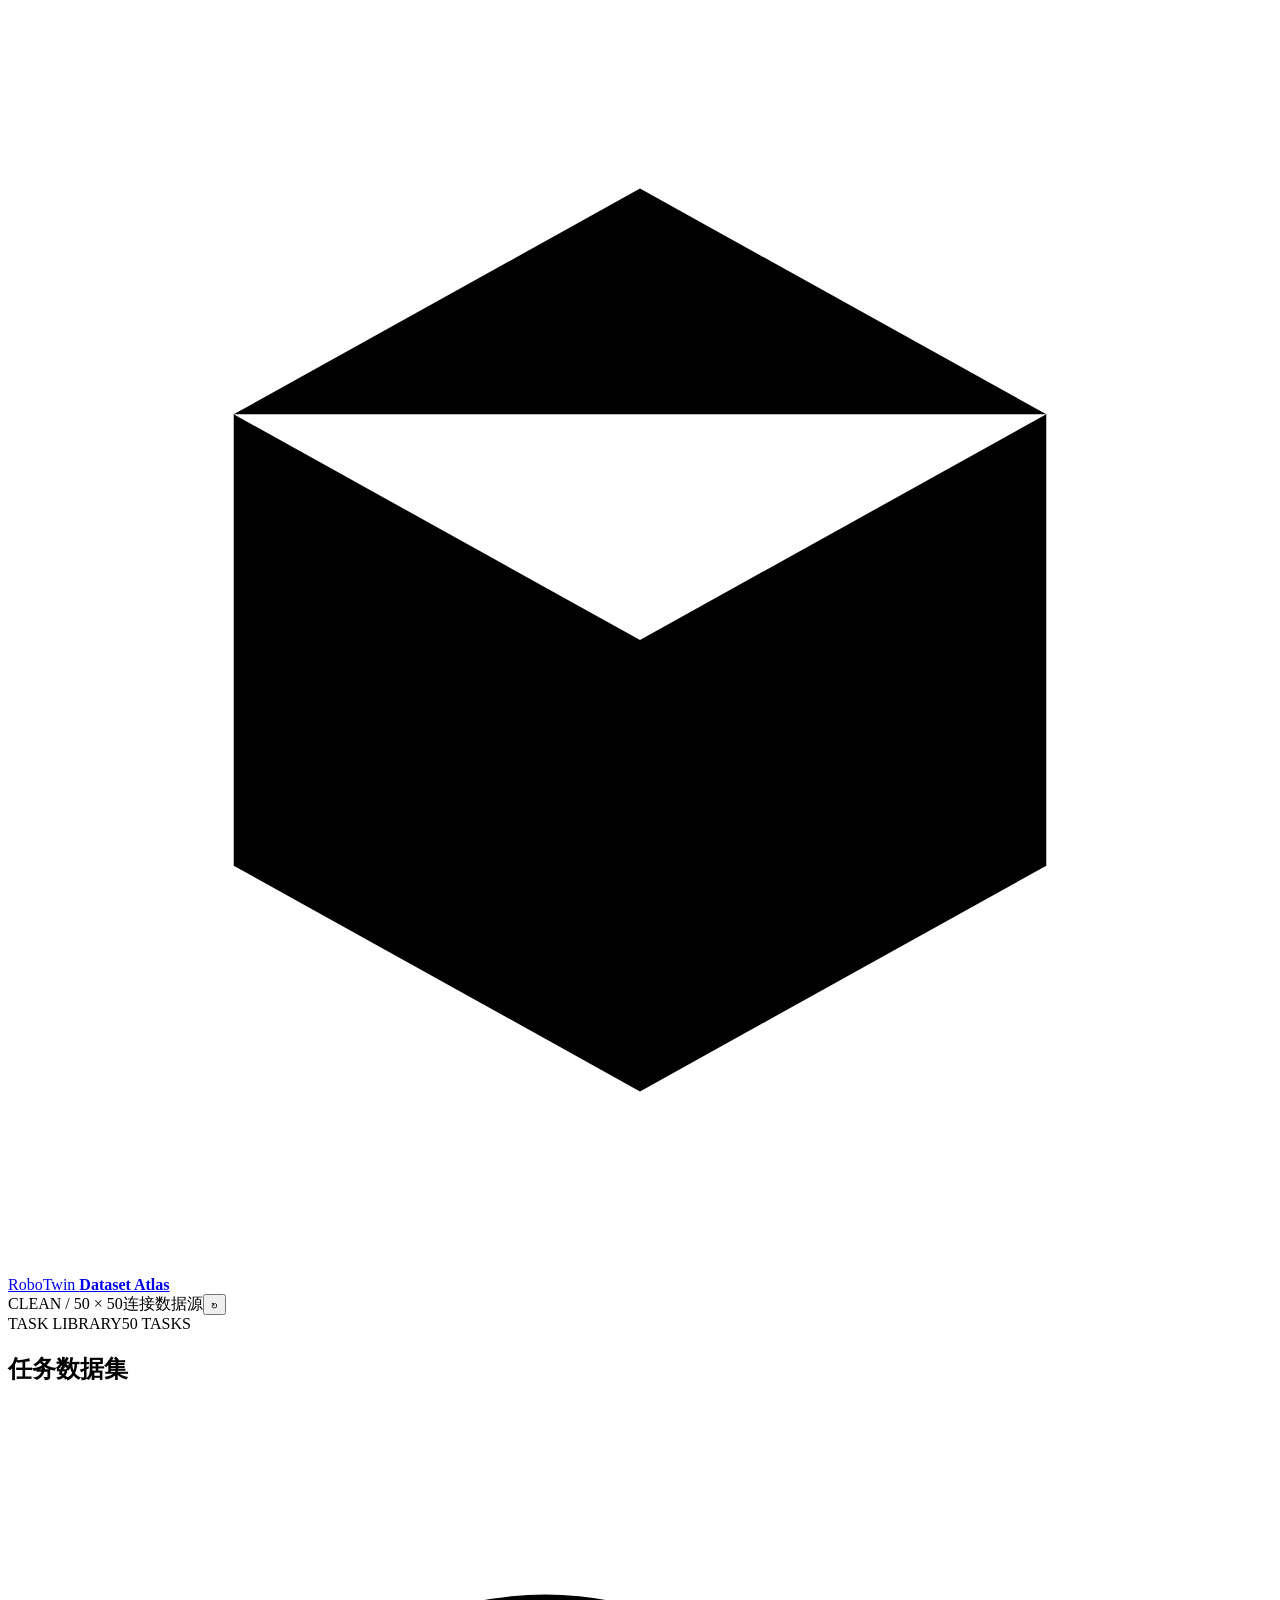
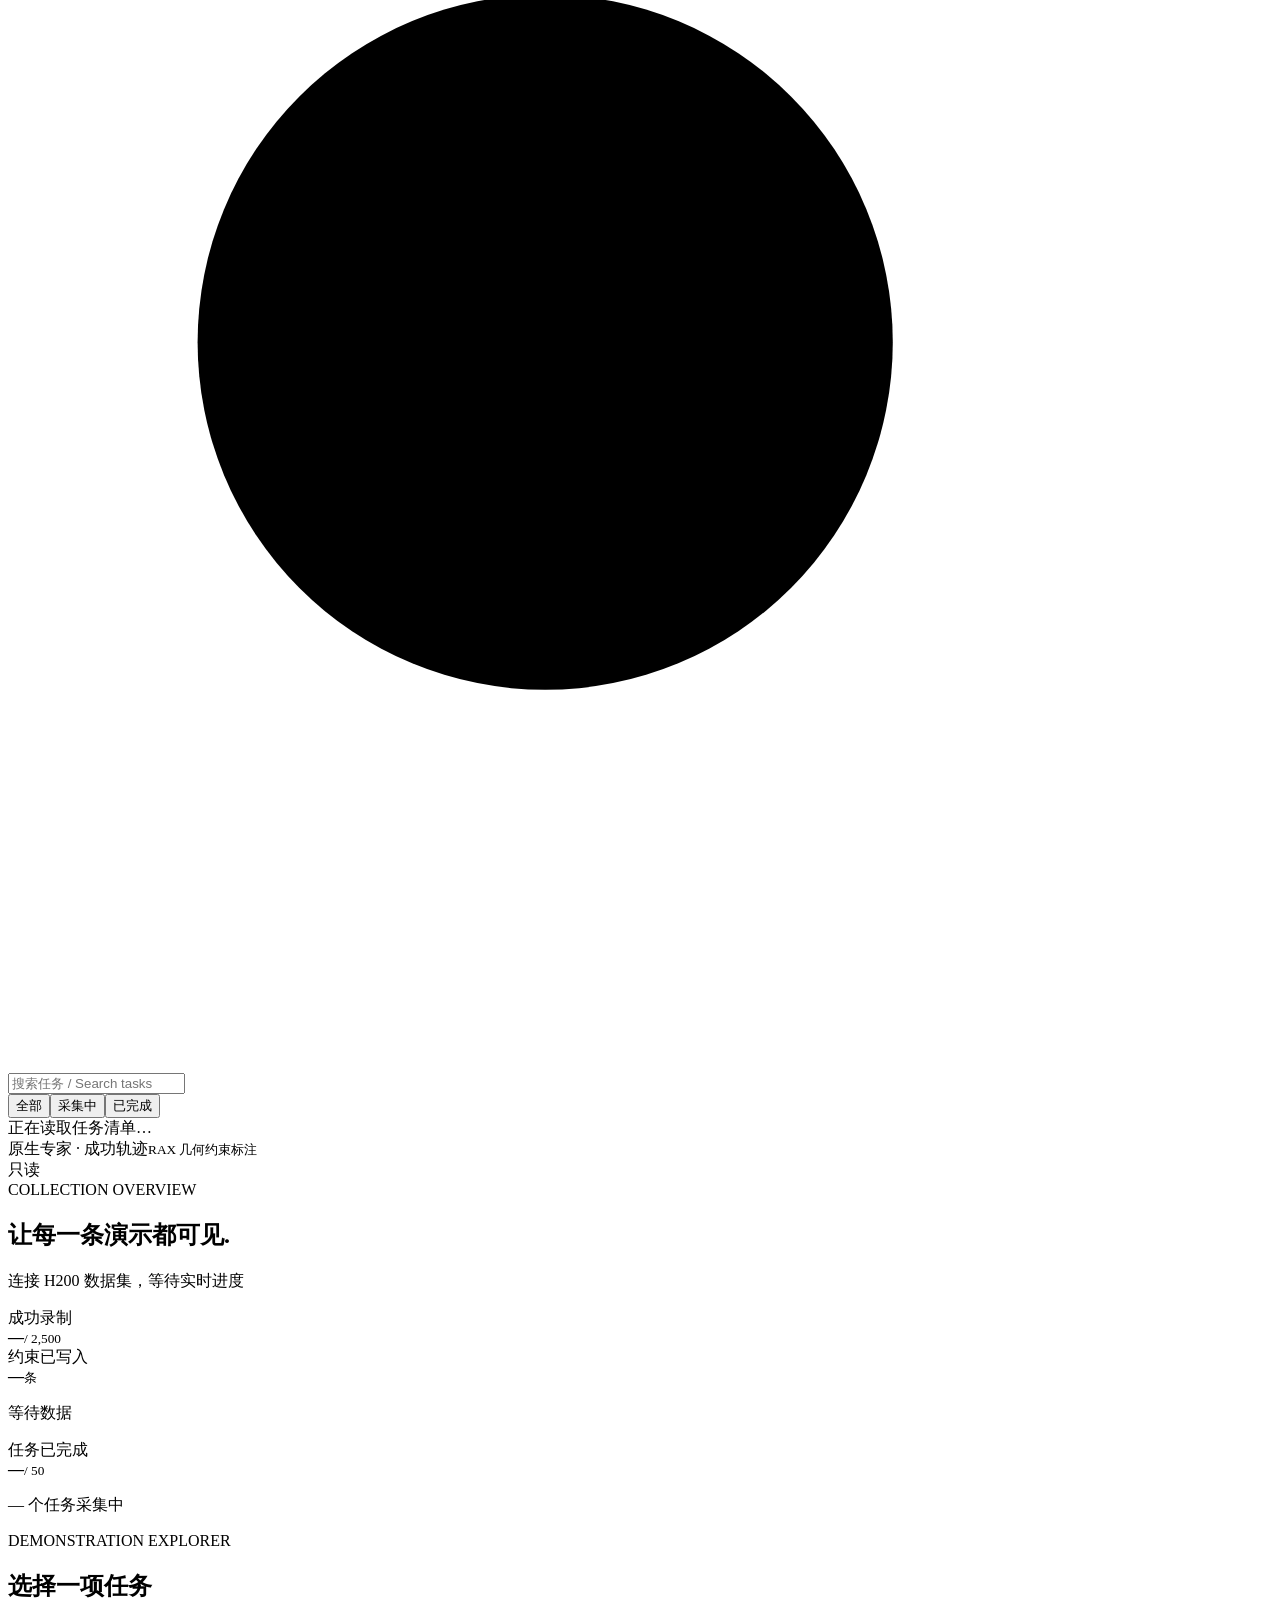
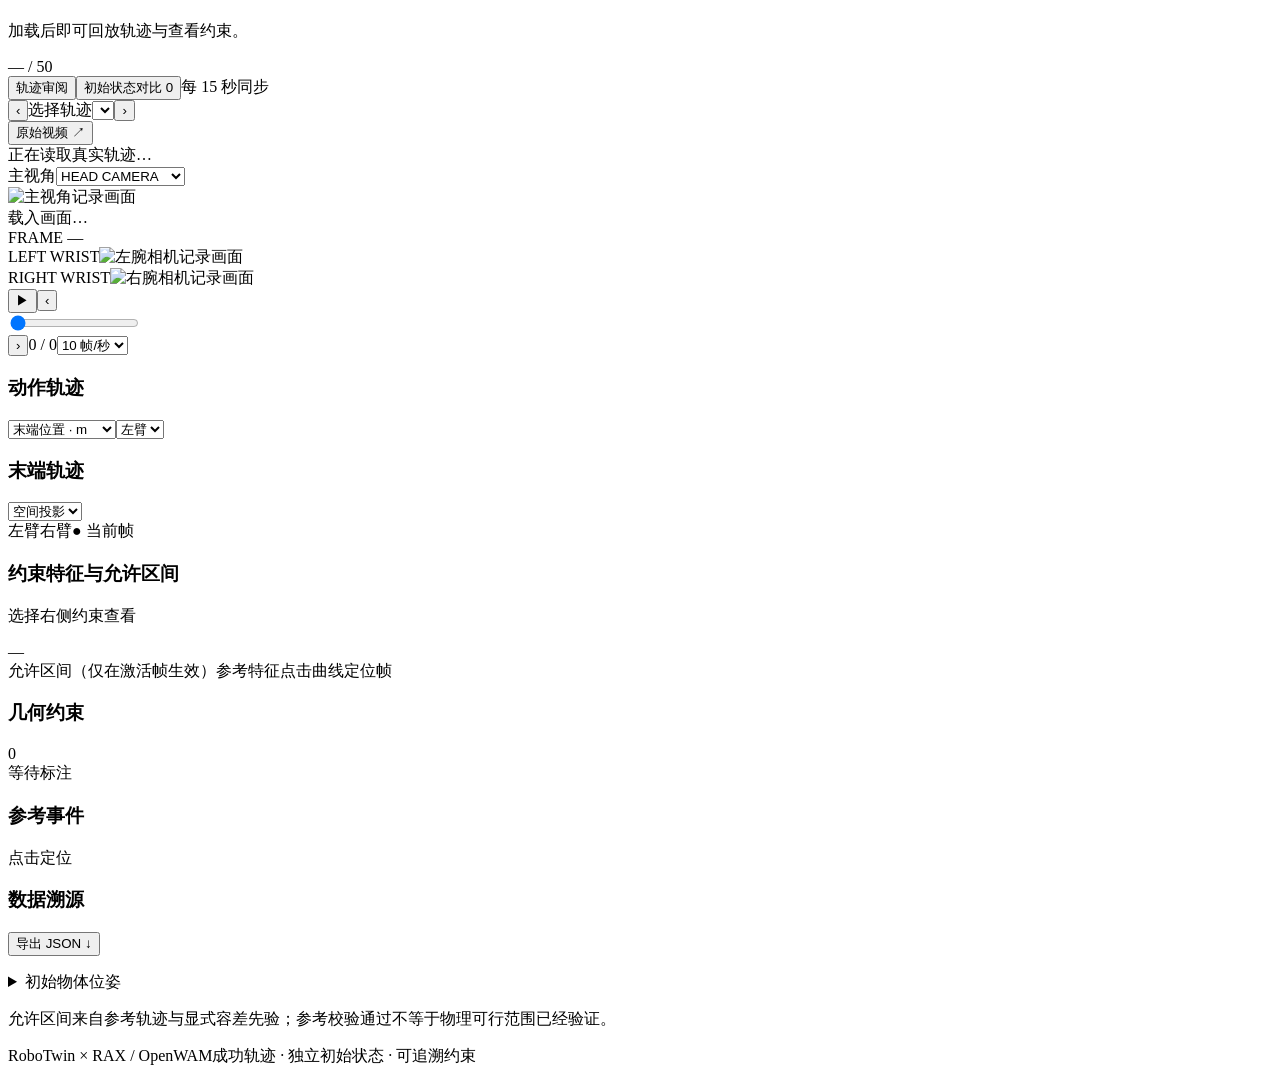
==== services/dataset_viewer/static/index.html @ ae502701 "Add live read-only RoboTwin dataset viewer over SSH" ====
<!doctype html>
<html lang="zh-CN">
<head>
  <meta charset="utf-8"><meta name="viewport" content="width=device-width,initial-scale=1">
  <title>RoboTwin · Dataset Atlas</title><meta name="description" content="查看 RoboTwin clean 训练轨迹、初始场景与几何约束。">
  <link rel="stylesheet" href="/style.css"><script src="/app.js" defer></script>
</head>
<body>
  <header class="topbar">
    <a class="brand" href="/" aria-label="Dataset Atlas 首页"><span class="brand-mark"><svg viewBox="0 0 28 28" aria-hidden="true"><path d="M5 19V9l9-5 9 5v10l-9 5zM5 9l9 5 9-5M14 14v10M9 7l9 5"/></svg></span><span>RoboTwin <b>Dataset Atlas</b></span></a>
    <div class="top-actions"><span class="tag">CLEAN / 50 × 50</span><span id="connection" class="connection"><i></i>连接数据源</span><button id="refresh" class="icon-button" title="刷新数据" aria-label="刷新数据">↻</button></div>
  </header>
  <div class="shell">
    <aside class="sidebar">
      <div class="sidebar-heading"><span class="eyebrow">TASK LIBRARY</span><span id="task-count" class="muted mono">50 TASKS</span></div>
      <h1>任务数据集</h1>
      <label class="search"><svg viewBox="0 0 20 20" aria-hidden="true"><circle cx="8.5" cy="8.5" r="5.5"/><path d="m13 13 4 4"/></svg><input id="search" type="search" placeholder="搜索任务 / Search tasks" aria-label="搜索任务"></label>
      <div class="filter-group" aria-label="任务筛选"><button data-filter="all" class="active">全部</button><button data-filter="running">采集中</button><button data-filter="ready">已完成</button></div>
      <nav id="task-list" class="task-list" aria-label="RoboTwin 任务"><div class="empty">正在读取任务清单…</div></nav>
      <div class="sidebar-footer"><span class="small-orbit"></span><div>原生专家 · 成功轨迹<small>RAX 几何约束标注</small></div><span class="read-only">只读</span></div>
    </aside>
    <main>
      <section class="overview" aria-label="采集概览">
        <div class="overview-intro"><div class="eyebrow">COLLECTION OVERVIEW</div><h2>让每一条演示都可见<span class="dot">.</span></h2><p id="dataset-line">连接 H200 数据集，等待实时进度</p></div>
        <div class="metrics">
          <div class="metric"><span>成功录制</span><div><strong id="recorded">—</strong><small>/ <span id="target">2,500</span></small></div><div class="meter"><i id="total-meter"></i></div></div>
          <div class="metric"><span>约束已写入</span><div><strong id="annotated">—</strong><small class="mint">条</small></div><p id="backlog">等待数据</p></div>
          <div class="metric"><span>任务已完成</span><div><strong id="ready">—</strong><small>/ 50</small></div><p id="workers">— 个任务采集中</p></div>
        </div>
      </section>
      <div id="error-banner" class="error-banner" role="alert" hidden></div>
      <section class="workspace">
        <div class="workspace-heading"><div><div class="eyebrow">DEMONSTRATION EXPLORER</div><h2 id="task-title">选择一项任务</h2><p id="task-description" class="muted">加载后即可回放轨迹与查看约束。</p></div><span id="task-progress" class="pill">— / 50</span></div>
        <div class="tabs" role="tablist"><button id="inspect-tab" class="active" role="tab" aria-selected="true">轨迹审阅</button><button id="compare-tab" role="tab" aria-selected="false">初始状态对比 <span id="compare-count">0</span></button><span id="updated" class="update-label">每 15 秒同步</span></div>
        <div id="no-data" class="empty large" hidden><span class="empty-icon">◌</span><h3>这个任务还在排队</h3><p>成功轨迹生成后会自动出现。你可以先查看其他任务。</p></div>
        <div id="inspect-content" class="inspect-grid">
          <div class="review-main">
            <div class="episode-toolbar"><div class="episode-switch"><button id="prev-episode" class="icon-button" aria-label="上一条轨迹">‹</button><label for="episode-select" class="sr-only">选择轨迹</label><select id="episode-select"></select><button id="next-episode" class="icon-button" aria-label="下一条轨迹">›</button></div><div id="episode-badges" class="episode-badges"></div><button id="native-video" class="text-button">原始视频 ↗</button></div>
            <div id="instruction" class="instruction">正在读取真实轨迹…</div>
            <section class="player" aria-label="多视角逐帧回放">
              <div class="camera-grid">
                <div class="camera main-camera"><div class="camera-label"><span class="camera-dot"></span><label for="camera-select" class="sr-only">主视角</label><select id="camera-select"><option value="head_camera">HEAD CAMERA</option><option value="front_camera">FRONT CAMERA</option></select></div><img id="main-image" alt="主视角记录画面"><div id="frame-loading" class="frame-loading">载入画面…</div><span id="frame-stamp" class="frame-stamp">FRAME —</span></div>
                <div class="wrist-cameras"><div class="camera"><span class="camera-label left-label">LEFT WRIST</span><img id="left-image" alt="左腕相机记录画面"></div><div class="camera"><span class="camera-label right-label">RIGHT WRIST</span><img id="right-image" alt="右腕相机记录画面"></div></div>
              </div>
              <div class="transport"><button id="play" class="play-button" aria-label="播放轨迹">▶</button><button id="prev-frame" class="icon-button" aria-label="上一帧">‹</button><div class="scrubber"><div id="event-markers" class="event-markers"></div><input id="frame-slider" type="range" min="0" max="1" value="0" aria-label="轨迹帧"></div><button id="next-frame" class="icon-button" aria-label="下一帧">›</button><span id="frame-counter" class="mono frame-counter">0 / 0</span><select id="speed" aria-label="回放速度"><option value="5">5 帧/秒</option><option value="10" selected>10 帧/秒</option><option value="20">20 帧/秒</option></select></div>
            </section>
            <div class="plot-grid">
              <section class="panel signal-panel"><div class="panel-header"><h3>动作轨迹</h3><div class="compact-controls"><select id="signal-kind" aria-label="曲线类型"><option value="position">末端位置 · m</option><option value="gripper">夹爪指令 · 0–1</option></select><select id="arm-select" aria-label="曲线机械臂"><option value="left">左臂</option><option value="right">右臂</option><option value="both">双臂</option></select></div></div><div id="signal-legend" class="legend"></div><div id="signal-chart" class="chart" aria-label="动作曲线"></div></section>
              <section class="panel spatial-panel"><div class="panel-header"><h3>末端轨迹</h3><select id="projection" aria-label="空间投影"><option value="iso">空间投影</option><option value="xy">俯视 XY</option><option value="xz">侧视 XZ</option></select></div><div class="legend"><span><i class="left-color"></i>左臂</span><span><i class="right-color"></i>右臂</span><span class="muted">● 当前帧</span></div><div id="spatial-chart" class="chart" aria-label="末端空间轨迹"></div></section>
            </div>
            <section class="panel constraint-plot"><div class="panel-header"><div><h3>约束特征与允许区间</h3><p id="constraint-plot-label" class="muted">选择右侧约束查看</p></div><span id="constraint-unit" class="tag">—</span></div><div id="constraint-chart" class="chart" aria-label="约束特征曲线"></div><div class="plot-caption"><span><i class="band-key"></i>允许区间（仅在激活帧生效）</span><span><i class="line-key"></i>参考特征</span><span>点击曲线定位帧</span></div></section>
          </div>
          <aside class="inspector">
            <section class="panel"><div class="panel-header"><h3>几何约束</h3><span id="constraint-count" class="count-badge">0</span></div><div id="annotation-method" class="method-note">等待标注</div><div id="constraint-list" class="constraint-list"></div><div id="constraint-detail" class="constraint-detail"></div></section>
            <section class="panel event-panel"><div class="panel-header"><h3>参考事件</h3><span class="muted small">点击定位</span></div><div id="events" class="events"></div></section>
            <section class="panel provenance-panel"><div class="panel-header"><h3>数据溯源</h3><button id="export" class="text-button">导出 JSON ↓</button></div><dl id="provenance"></dl><details><summary>初始物体位姿</summary><div id="initial-objects"></div></details><p class="prior-note">允许区间来自参考轨迹与显式容差先验；参考校验通过不等于物理可行范围已经验证。</p></section>
          </aside>
        </div>
        <section id="compare-content" class="compare-content" hidden><div class="compare-heading"><div><h3>不同起点，同一任务</h3><p id="diversity-note" class="muted">每张图对应一条成功轨迹的第 0 帧。</p></div><span class="tag">INITIAL FRAME · 000</span></div><div id="compare-grid" class="compare-grid"></div><div class="pagination"><button id="compare-prev" class="secondary-button">← 上一页</button><span id="compare-page" class="muted mono"></span><button id="compare-next" class="secondary-button">下一页 →</button></div></section>
      </section>
      <footer class="page-footer"><span>RoboTwin × RAX <span class="muted">/</span> OpenWAM</span><span>成功轨迹 · 独立初始状态 · 可追溯约束</span></footer>
    </main>
  </div>
  <dialog id="video-dialog"><div class="dialog-heading"><h3>原生录制视频</h3><button id="close-video" class="icon-button" aria-label="关闭视频">×</button></div><video id="video" controls playsinline></video><p class="muted">原生 MP4 回放；精确帧检查请使用主页面的轨迹滑块。</p></dialog>
</body>
</html>
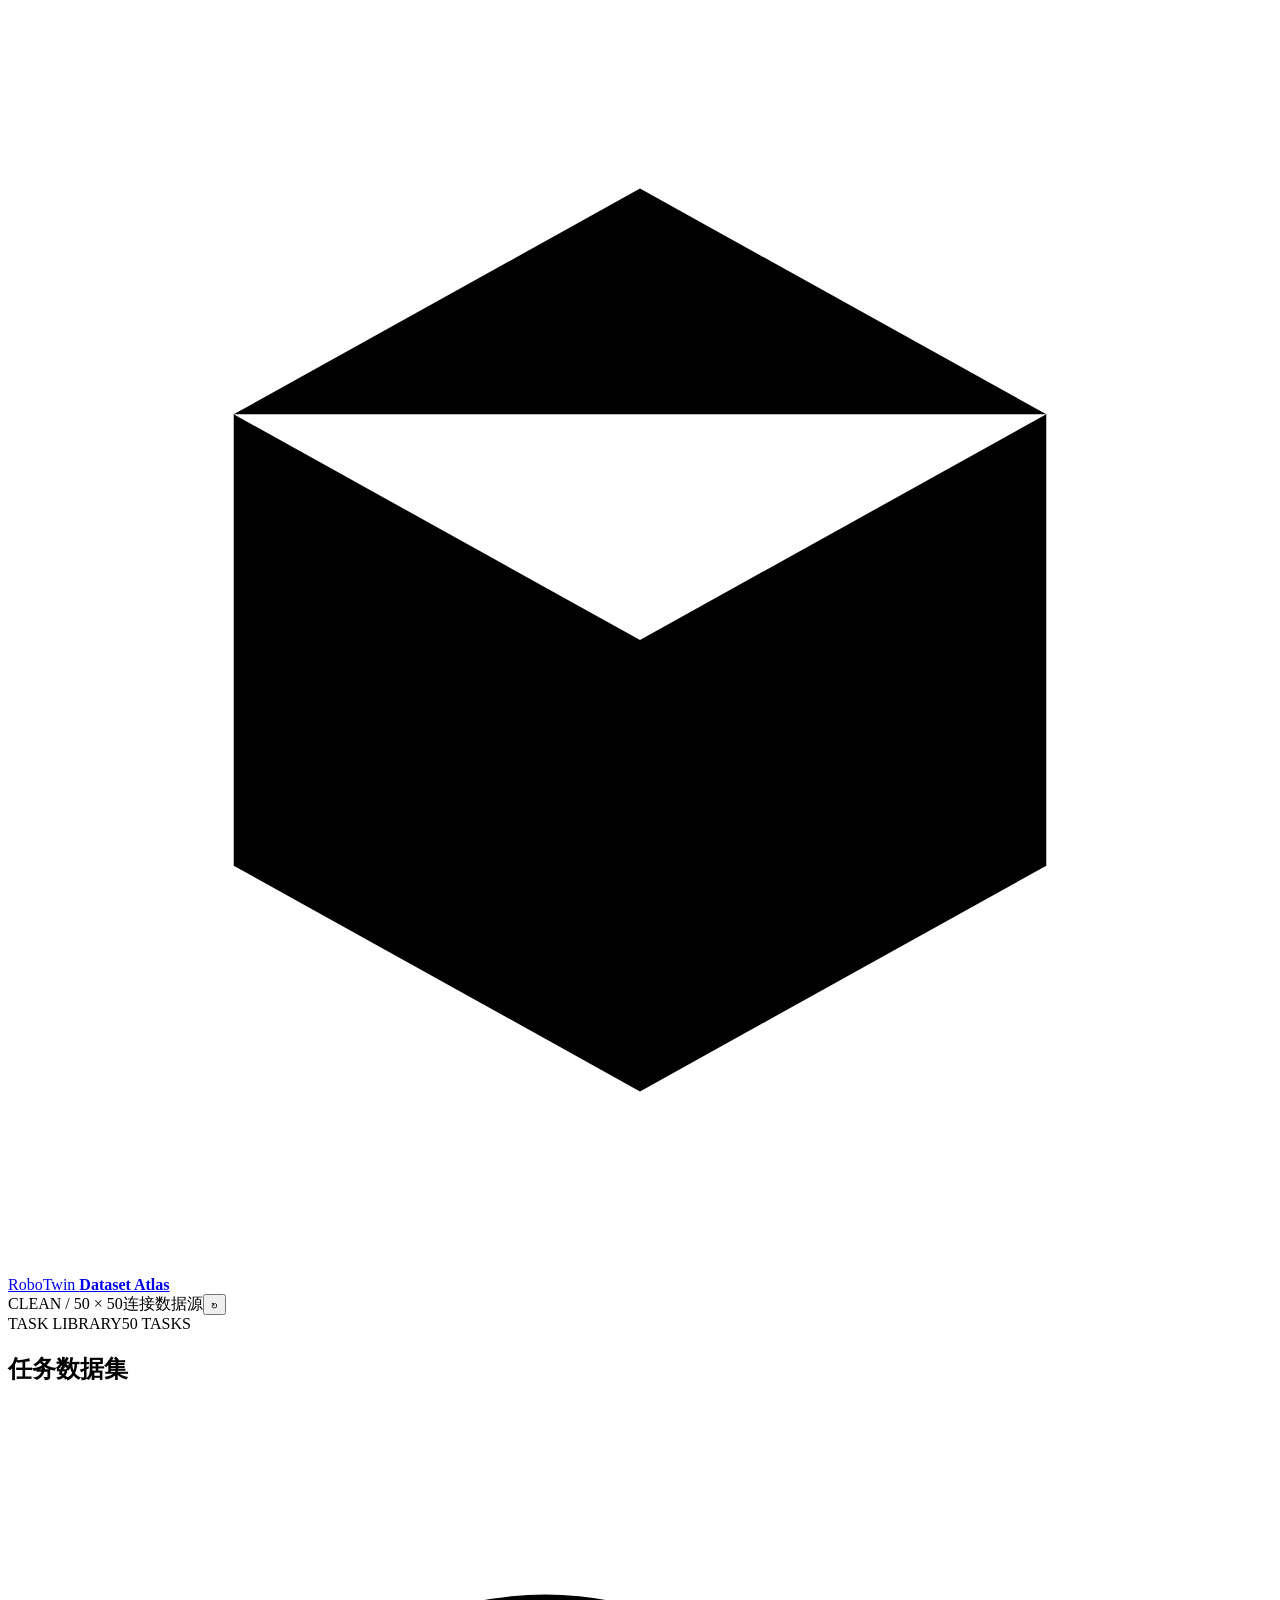
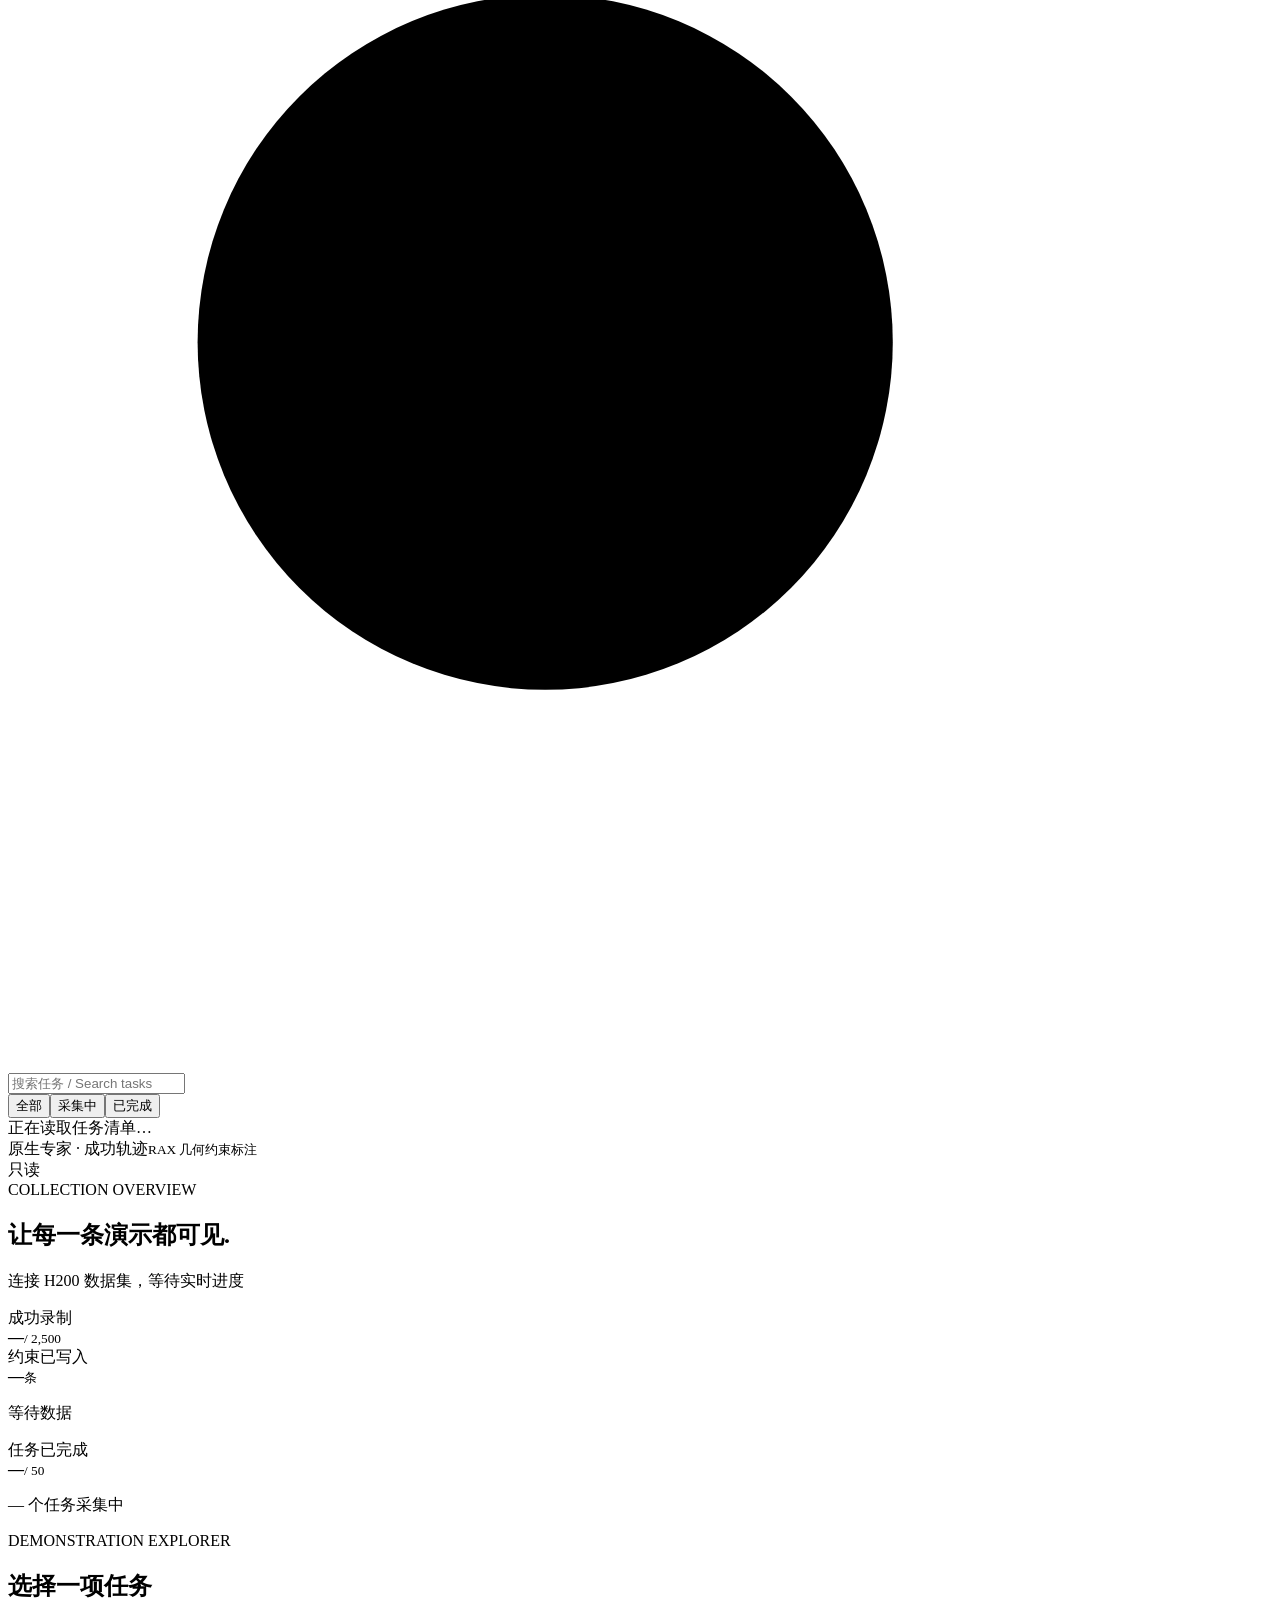
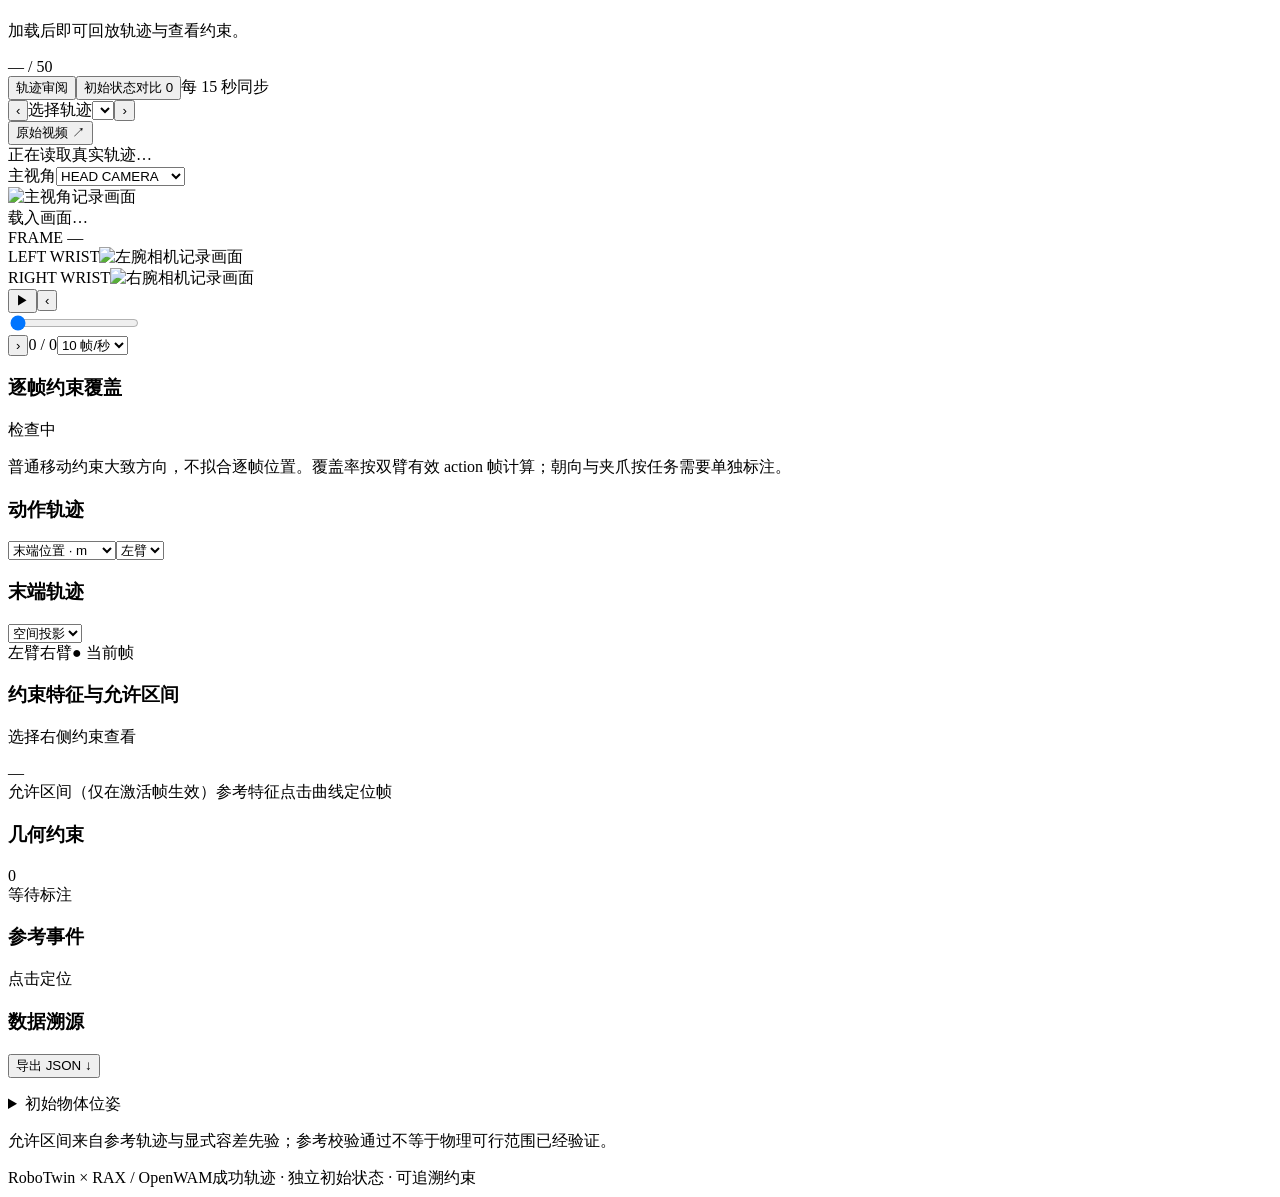
==== commit e8be4e6f: "Cover every trajectory frame with task geometry or broad motion directions" ====
--- a/services/dataset_viewer/static/index.html
+++ b/services/dataset_viewer/static/index.html
@@ -44,6 +44,7 @@
               </div>
               <div class="transport"><button id="play" class="play-button" aria-label="播放轨迹">▶</button><button id="prev-frame" class="icon-button" aria-label="上一帧">‹</button><div class="scrubber"><div id="event-markers" class="event-markers"></div><input id="frame-slider" type="range" min="0" max="1" value="0" aria-label="轨迹帧"></div><button id="next-frame" class="icon-button" aria-label="下一帧">›</button><span id="frame-counter" class="mono frame-counter">0 / 0</span><select id="speed" aria-label="回放速度"><option value="5">5 帧/秒</option><option value="10" selected>10 帧/秒</option><option value="20">20 帧/秒</option></select></div>
             </section>
+            <section class="panel coverage-panel"><div class="panel-header"><h3>逐帧约束覆盖</h3><span id="coverage-status" class="count-badge">检查中</span></div><div id="coverage-bars"></div><p class="coverage-note">普通移动约束大致方向，不拟合逐帧位置。覆盖率按双臂有效 action 帧计算；朝向与夹爪按任务需要单独标注。</p></section>
             <div class="plot-grid">
               <section class="panel signal-panel"><div class="panel-header"><h3>动作轨迹</h3><div class="compact-controls"><select id="signal-kind" aria-label="曲线类型"><option value="position">末端位置 · m</option><option value="gripper">夹爪指令 · 0–1</option></select><select id="arm-select" aria-label="曲线机械臂"><option value="left">左臂</option><option value="right">右臂</option><option value="both">双臂</option></select></div></div><div id="signal-legend" class="legend"></div><div id="signal-chart" class="chart" aria-label="动作曲线"></div></section>
               <section class="panel spatial-panel"><div class="panel-header"><h3>末端轨迹</h3><select id="projection" aria-label="空间投影"><option value="iso">空间投影</option><option value="xy">俯视 XY</option><option value="xz">侧视 XZ</option></select></div><div class="legend"><span><i class="left-color"></i>左臂</span><span><i class="right-color"></i>右臂</span><span class="muted">● 当前帧</span></div><div id="spatial-chart" class="chart" aria-label="末端空间轨迹"></div></section>
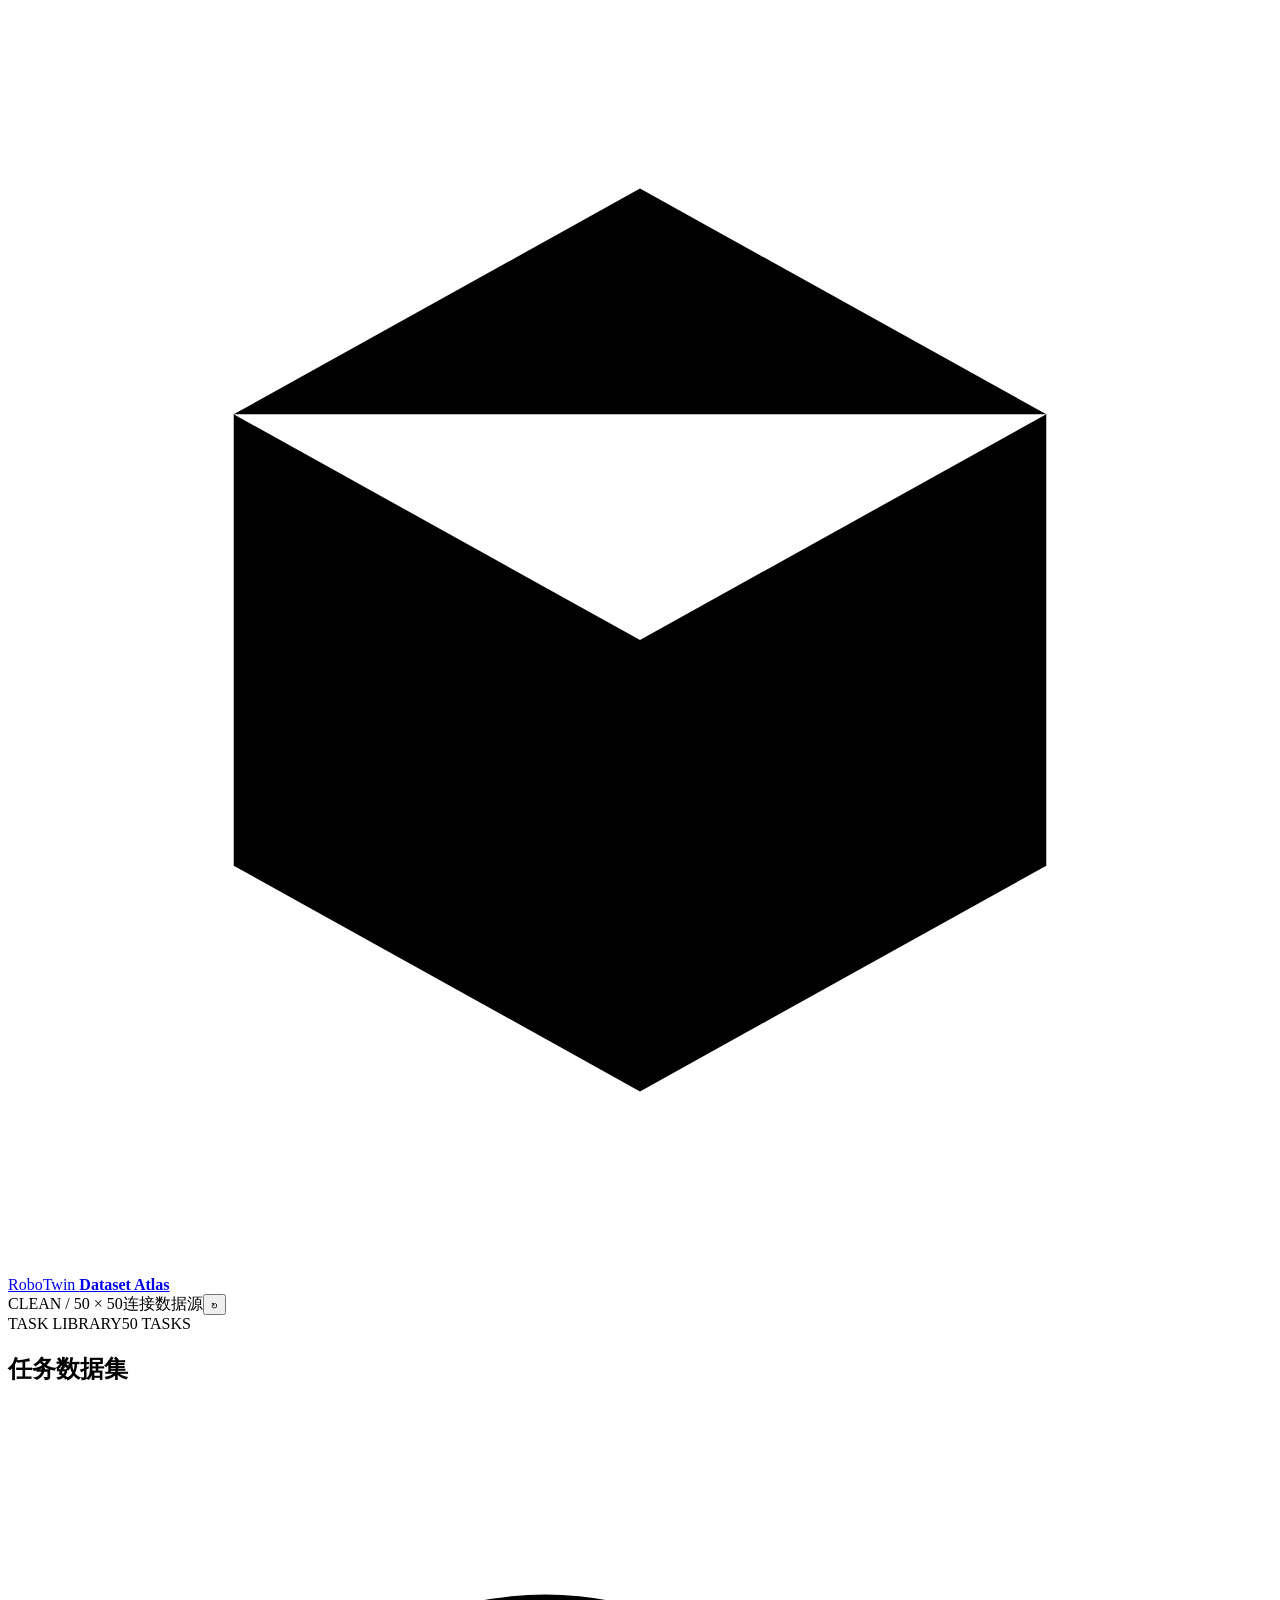
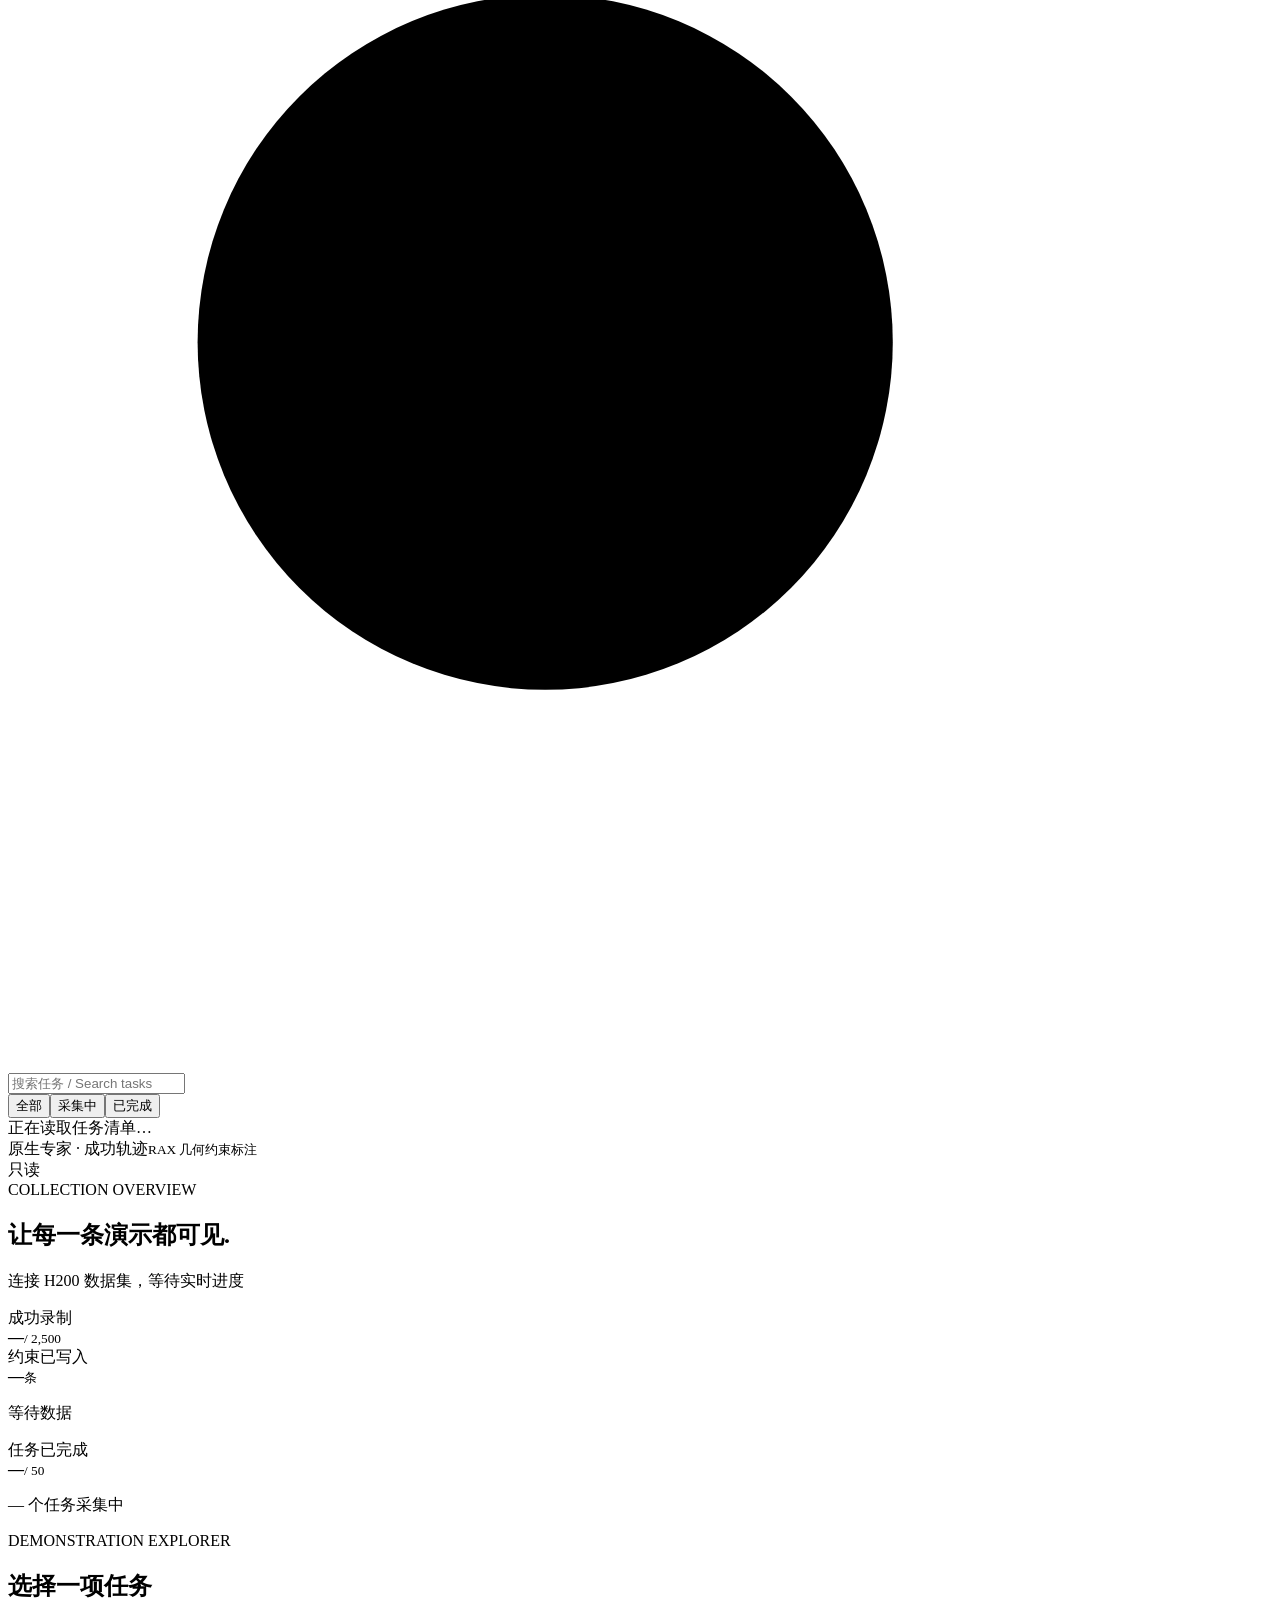
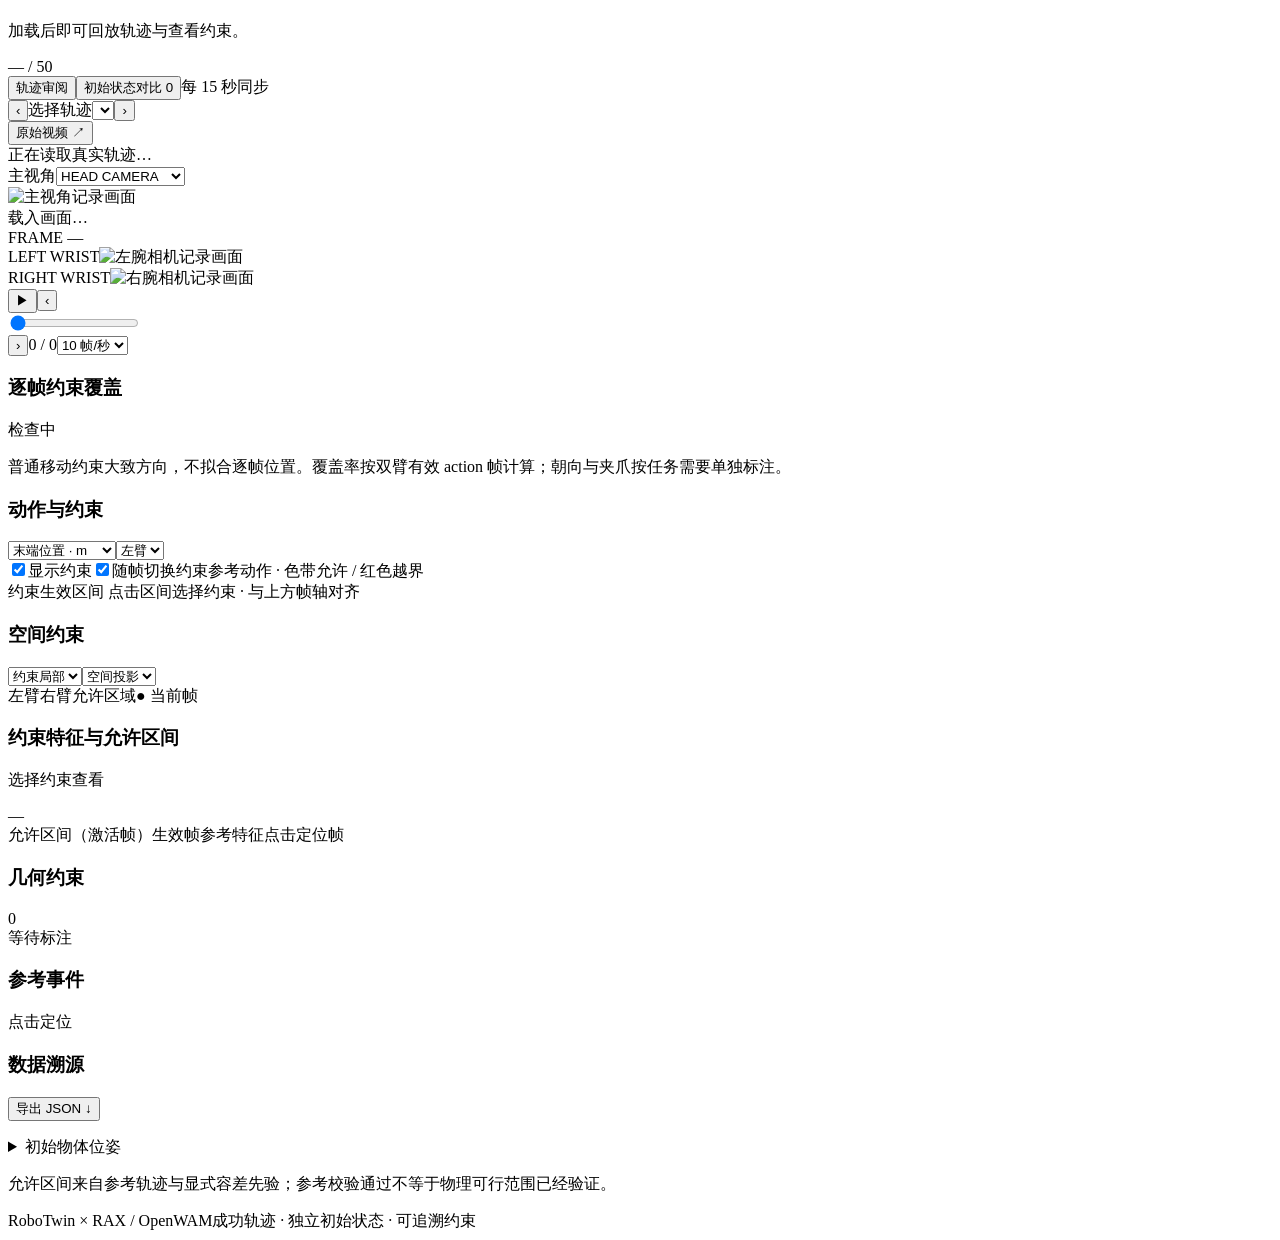
==== commit 6fc08301: "Overlay trajectory constraints on action curves and spatial playback" ====
--- a/services/dataset_viewer/static/index.html
+++ b/services/dataset_viewer/static/index.html
@@ -46,10 +46,16 @@
             </section>
             <section class="panel coverage-panel"><div class="panel-header"><h3>逐帧约束覆盖</h3><span id="coverage-status" class="count-badge">检查中</span></div><div id="coverage-bars"></div><p class="coverage-note">普通移动约束大致方向，不拟合逐帧位置。覆盖率按双臂有效 action 帧计算；朝向与夹爪按任务需要单独标注。</p></section>
             <div class="plot-grid">
-              <section class="panel signal-panel"><div class="panel-header"><h3>动作轨迹</h3><div class="compact-controls"><select id="signal-kind" aria-label="曲线类型"><option value="position">末端位置 · m</option><option value="gripper">夹爪指令 · 0–1</option></select><select id="arm-select" aria-label="曲线机械臂"><option value="left">左臂</option><option value="right">右臂</option><option value="both">双臂</option></select></div></div><div id="signal-legend" class="legend"></div><div id="signal-chart" class="chart" aria-label="动作曲线"></div></section>
-              <section class="panel spatial-panel"><div class="panel-header"><h3>末端轨迹</h3><select id="projection" aria-label="空间投影"><option value="iso">空间投影</option><option value="xy">俯视 XY</option><option value="xz">侧视 XZ</option></select></div><div class="legend"><span><i class="left-color"></i>左臂</span><span><i class="right-color"></i>右臂</span><span class="muted">● 当前帧</span></div><div id="spatial-chart" class="chart" aria-label="末端空间轨迹"></div></section>
+              <section class="panel signal-panel">
+                <div class="panel-header"><h3>动作与约束</h3><div class="compact-controls"><select id="signal-kind" aria-label="曲线类型"><option value="position">末端位置 · m</option><option value="gripper">夹爪指令 · 0–1</option><option value="feature">所选约束量</option></select><select id="arm-select" aria-label="曲线机械臂"><option value="left">左臂</option><option value="right">右臂</option><option value="both">双臂</option></select></div></div>
+                <div class="overlay-controls"><label><input id="show-constraints" type="checkbox" checked>显示约束</label><label><input id="follow-constraints" type="checkbox" checked>随帧切换约束</label><span>参考动作 · 色带允许 / 红色越界</span></div>
+                <div id="signal-legend" class="legend"></div><div id="signal-chart" class="chart" aria-label="动作曲线与约束范围"></div>
+                <div id="overlay-status" class="overlay-status" aria-live="off"></div>
+                <div id="constraint-timeline-wrap"><div class="timeline-heading">约束生效区间 <span>点击区间选择约束 · 与上方帧轴对齐</span></div><div id="constraint-timeline" class="chart constraint-timeline" aria-label="约束激活时间轴"></div></div>
+              </section>
+              <section class="panel spatial-panel"><div class="panel-header"><h3>空间约束</h3><div class="compact-controls"><select id="spatial-zoom" aria-label="空间视野"><option value="local">约束局部</option><option value="all">全轨迹</option></select><select id="projection" aria-label="空间投影"><option value="iso">空间投影</option><option value="xy">俯视 XY</option><option value="xz">侧视 XZ</option></select></div></div><div class="legend"><span><i class="left-color"></i>左臂</span><span><i class="right-color"></i>右臂</span><span><i class="allowed-color"></i>允许区域</span><span>● 当前帧</span></div><div id="spatial-chart" class="chart" aria-label="末端空间轨迹及约束几何"></div><p id="spatial-note" class="geometry-note"></p></section>
+              <section class="panel constraint-plot"><div class="panel-header"><div><h3>约束特征与允许区间</h3><p id="constraint-plot-label" class="muted">选择约束查看</p></div><span id="constraint-unit" class="tag">—</span></div><div id="constraint-chart" class="chart" aria-label="约束特征曲线"></div><div class="plot-caption"><span><i class="band-key"></i>允许区间（激活帧）</span><span><i class="line-key"></i>生效帧参考特征</span><span>点击定位帧</span></div></section>
             </div>
-            <section class="panel constraint-plot"><div class="panel-header"><div><h3>约束特征与允许区间</h3><p id="constraint-plot-label" class="muted">选择右侧约束查看</p></div><span id="constraint-unit" class="tag">—</span></div><div id="constraint-chart" class="chart" aria-label="约束特征曲线"></div><div class="plot-caption"><span><i class="band-key"></i>允许区间（仅在激活帧生效）</span><span><i class="line-key"></i>参考特征</span><span>点击曲线定位帧</span></div></section>
           </div>
           <aside class="inspector">
             <section class="panel"><div class="panel-header"><h3>几何约束</h3><span id="constraint-count" class="count-badge">0</span></div><div id="annotation-method" class="method-note">等待标注</div><div id="constraint-list" class="constraint-list"></div><div id="constraint-detail" class="constraint-detail"></div></section>
